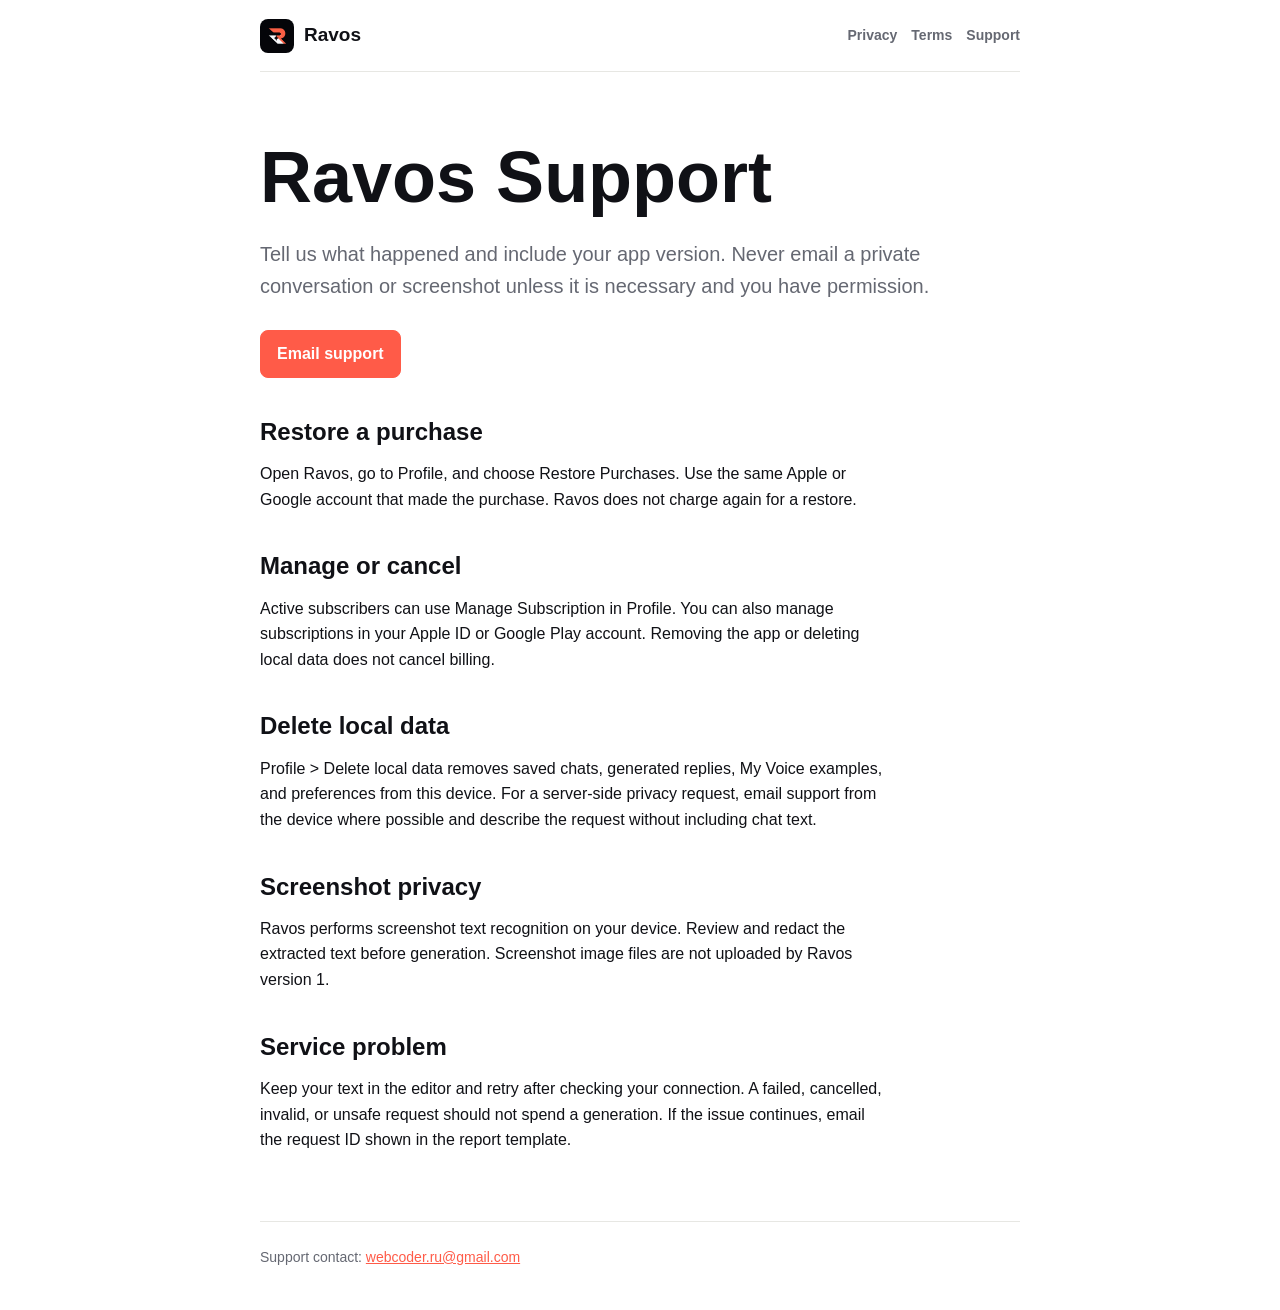
==== support.html @ eeb3f3bd "feat: publish Ravos legal site" ====
<!doctype html>
<html lang="en">
  <head>
    <meta charset="utf-8" />
    <meta name="viewport" content="width=device-width, initial-scale=1" />
    <title>Support - Ravos</title>
    <link rel="stylesheet" href="styles.css" />
  </head>
  <body>
    <header>
      <a class="brand" href="index.html"><img src="assets/icon.png" alt="" />Ravos</a>
      <nav aria-label="Legal and support"><a href="privacy.html">Privacy</a><a href="terms.html">Terms</a><a href="support.html">Support</a></nav>
    </header>
    <main>
      <h1>Ravos Support</h1>
      <p class="lead">Tell us what happened and include your app version. Never email a private conversation or screenshot unless it is necessary and you have permission.</p>
      <div class="actions"><a class="button primary" href="mailto:webcoder.ru@gmail.com?subject=Ravos%20Support">Email support</a></div>

      <h2>Restore a purchase</h2>
      <p>Open Ravos, go to Profile, and choose Restore Purchases. Use the same Apple or Google account that made the purchase. Ravos does not charge again for a restore.</p>

      <h2>Manage or cancel</h2>
      <p>Active subscribers can use Manage Subscription in Profile. You can also manage subscriptions in your Apple ID or Google Play account. Removing the app or deleting local data does not cancel billing.</p>

      <h2>Delete local data</h2>
      <p>Profile > Delete local data removes saved chats, generated replies, My Voice examples, and preferences from this device. For a server-side privacy request, email support from the device where possible and describe the request without including chat text.</p>

      <h2>Screenshot privacy</h2>
      <p>Ravos performs screenshot text recognition on your device. Review and redact the extracted text before generation. Screenshot image files are not uploaded by Ravos version 1.</p>

      <h2>Service problem</h2>
      <p>Keep your text in the editor and retry after checking your connection. A failed, cancelled, invalid, or unsafe request should not spend a generation. If the issue continues, email the request ID shown in the report template.</p>
    </main>
    <footer>Support contact: <a href="mailto:webcoder.ru@gmail.com">webcoder.ru@gmail.com</a></footer>
  </body>
</html>
---- styles.css ----
:root {
  color-scheme: light dark;
  --bg: #ffffff;
  --surface: #f5f5f2;
  --text: #101116;
  --muted: #656872;
  --line: #e7e7e3;
  --accent: #ff5b48;
}

@media (prefers-color-scheme: dark) {
  :root {
    --bg: #000000;
    --surface: #111216;
    --text: #f7f9ff;
    --muted: #a9abb5;
    --line: #292b31;
    --accent: #ff806c;
  }
}

* {
  box-sizing: border-box;
}

body {
  margin: 0;
  background: var(--bg);
  color: var(--text);
  font: 16px/1.6 -apple-system, BlinkMacSystemFont, "Segoe UI", sans-serif;
}

a {
  color: var(--accent);
}

header,
main,
footer {
  width: min(760px, calc(100% - 32px));
  margin: 0 auto;
}

header {
  display: flex;
  align-items: center;
  justify-content: space-between;
  min-height: 72px;
  border-bottom: 1px solid var(--line);
}

.brand {
  display: inline-flex;
  align-items: center;
  gap: 10px;
  color: var(--text);
  font-size: 19px;
  font-weight: 750;
  text-decoration: none;
}

.brand img {
  width: 34px;
  height: 34px;
  border-radius: 8px;
}

nav {
  display: flex;
  flex-wrap: wrap;
  justify-content: flex-end;
  gap: 14px;
}

nav a {
  color: var(--muted);
  font-size: 14px;
  font-weight: 650;
  text-decoration: none;
}

main {
  padding: 64px 0 52px;
}

.hero {
  min-height: 58vh;
  display: grid;
  align-content: center;
  padding-bottom: 36px;
}

h1,
h2 {
  line-height: 1.14;
  letter-spacing: 0;
}

h1 {
  max-width: 680px;
  margin: 0;
  font-size: clamp(42px, 9vw, 72px);
}

h2 {
  margin: 40px 0 12px;
  font-size: 24px;
}

p,
li {
  max-width: 70ch;
}

.lead {
  margin: 20px 0 0;
  color: var(--muted);
  font-size: 20px;
}

.actions {
  display: flex;
  flex-wrap: wrap;
  gap: 12px;
  margin-top: 28px;
}

.button {
  display: inline-flex;
  min-height: 46px;
  align-items: center;
  padding: 10px 16px;
  border: 1px solid var(--line);
  border-radius: 8px;
  background: var(--surface);
  color: var(--text);
  font-weight: 700;
  text-decoration: none;
}

.button.primary {
  border-color: var(--accent);
  background: var(--accent);
  color: #ffffff;
}

.rule {
  margin: 32px 0;
  border: 0;
  border-top: 1px solid var(--line);
}

.meta,
footer {
  color: var(--muted);
}

footer {
  padding: 24px 0 42px;
  border-top: 1px solid var(--line);
  font-size: 14px;
}

@media (max-width: 560px) {
  header {
    align-items: flex-start;
    flex-direction: column;
    justify-content: center;
    gap: 8px;
    padding: 14px 0;
  }

  nav {
    justify-content: flex-start;
  }

  main {
    padding-top: 42px;
  }
}
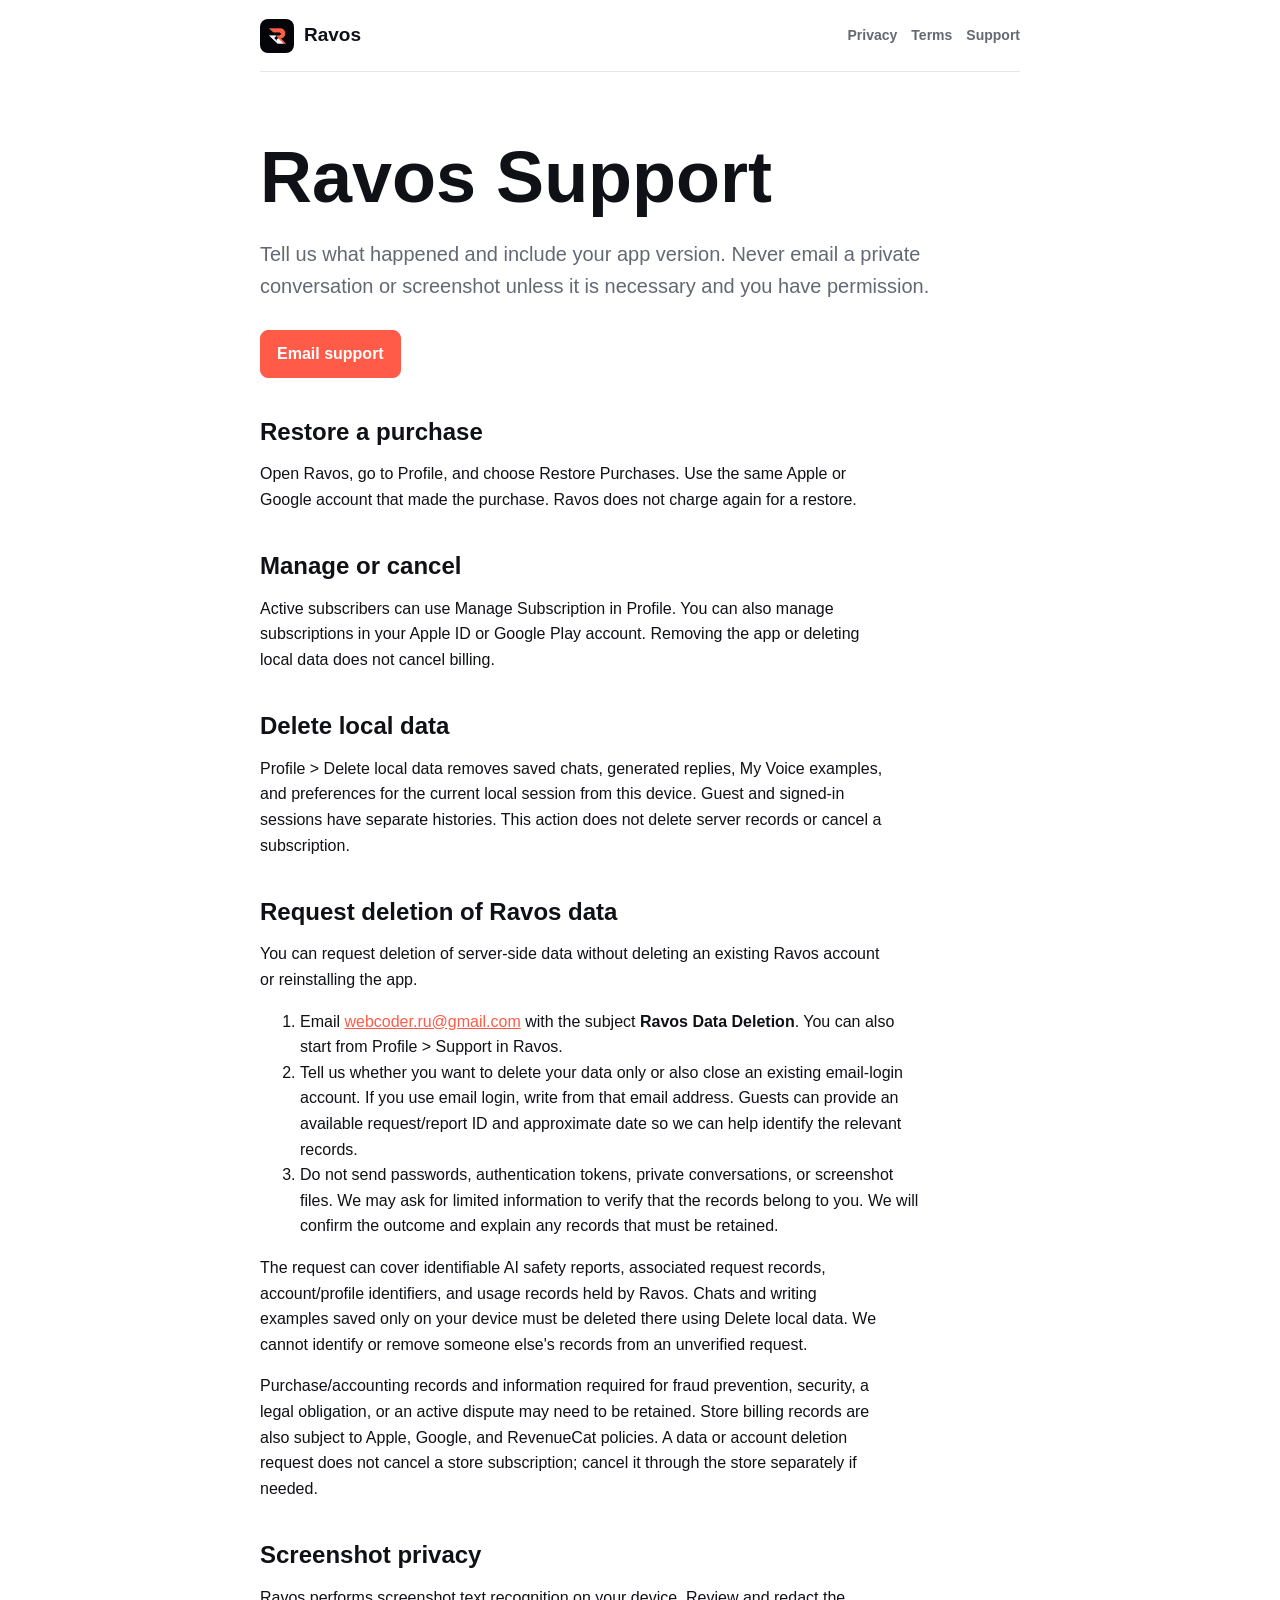
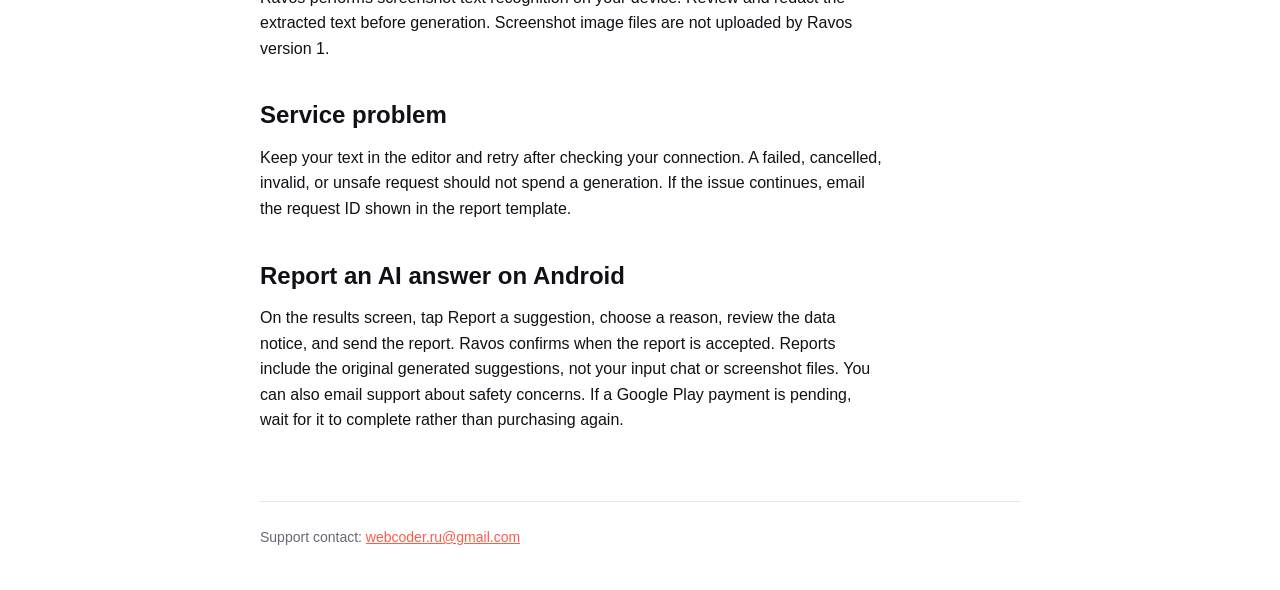
==== commit bcfca185: "docs: clarify Ravos data deletion and Android support" ====
--- a/support.html
+++ b/support.html
@@ -23,13 +23,26 @@
       <p>Active subscribers can use Manage Subscription in Profile. You can also manage subscriptions in your Apple ID or Google Play account. Removing the app or deleting local data does not cancel billing.</p>
 
       <h2>Delete local data</h2>
-      <p>Profile > Delete local data removes saved chats, generated replies, My Voice examples, and preferences from this device. For a server-side privacy request, email support from the device where possible and describe the request without including chat text.</p>
+      <p>Profile > Delete local data removes saved chats, generated replies, My Voice examples, and preferences for the current local session from this device. Guest and signed-in sessions have separate histories. This action does not delete server records or cancel a subscription.</p>
+
+      <h2 id="delete-data">Request deletion of Ravos data</h2>
+      <p>You can request deletion of server-side data without deleting an existing Ravos account or reinstalling the app.</p>
+      <ol>
+        <li>Email <a href="mailto:webcoder.ru@gmail.com?subject=Ravos%20Data%20Deletion">webcoder.ru@gmail.com</a> with the subject <strong>Ravos Data Deletion</strong>. You can also start from Profile > Support in Ravos.</li>
+        <li>Tell us whether you want to delete your data only or also close an existing email-login account. If you use email login, write from that email address. Guests can provide an available request/report ID and approximate date so we can help identify the relevant records.</li>
+        <li>Do not send passwords, authentication tokens, private conversations, or screenshot files. We may ask for limited information to verify that the records belong to you. We will confirm the outcome and explain any records that must be retained.</li>
+      </ol>
+      <p>The request can cover identifiable AI safety reports, associated request records, account/profile identifiers, and usage records held by Ravos. Chats and writing examples saved only on your device must be deleted there using Delete local data. We cannot identify or remove someone else's records from an unverified request.</p>
+      <p>Purchase/accounting records and information required for fraud prevention, security, a legal obligation, or an active dispute may need to be retained. Store billing records are also subject to Apple, Google, and RevenueCat policies. A data or account deletion request does not cancel a store subscription; cancel it through the store separately if needed.</p>
 
       <h2>Screenshot privacy</h2>
       <p>Ravos performs screenshot text recognition on your device. Review and redact the extracted text before generation. Screenshot image files are not uploaded by Ravos version 1.</p>
 
       <h2>Service problem</h2>
       <p>Keep your text in the editor and retry after checking your connection. A failed, cancelled, invalid, or unsafe request should not spend a generation. If the issue continues, email the request ID shown in the report template.</p>
+
+      <h2>Report an AI answer on Android</h2>
+      <p>On the results screen, tap Report a suggestion, choose a reason, review the data notice, and send the report. Ravos confirms when the report is accepted. Reports include the original generated suggestions, not your input chat or screenshot files. You can also email support about safety concerns. If a Google Play payment is pending, wait for it to complete rather than purchasing again.</p>
     </main>
     <footer>Support contact: <a href="mailto:webcoder.ru@gmail.com">webcoder.ru@gmail.com</a></footer>
   </body>
